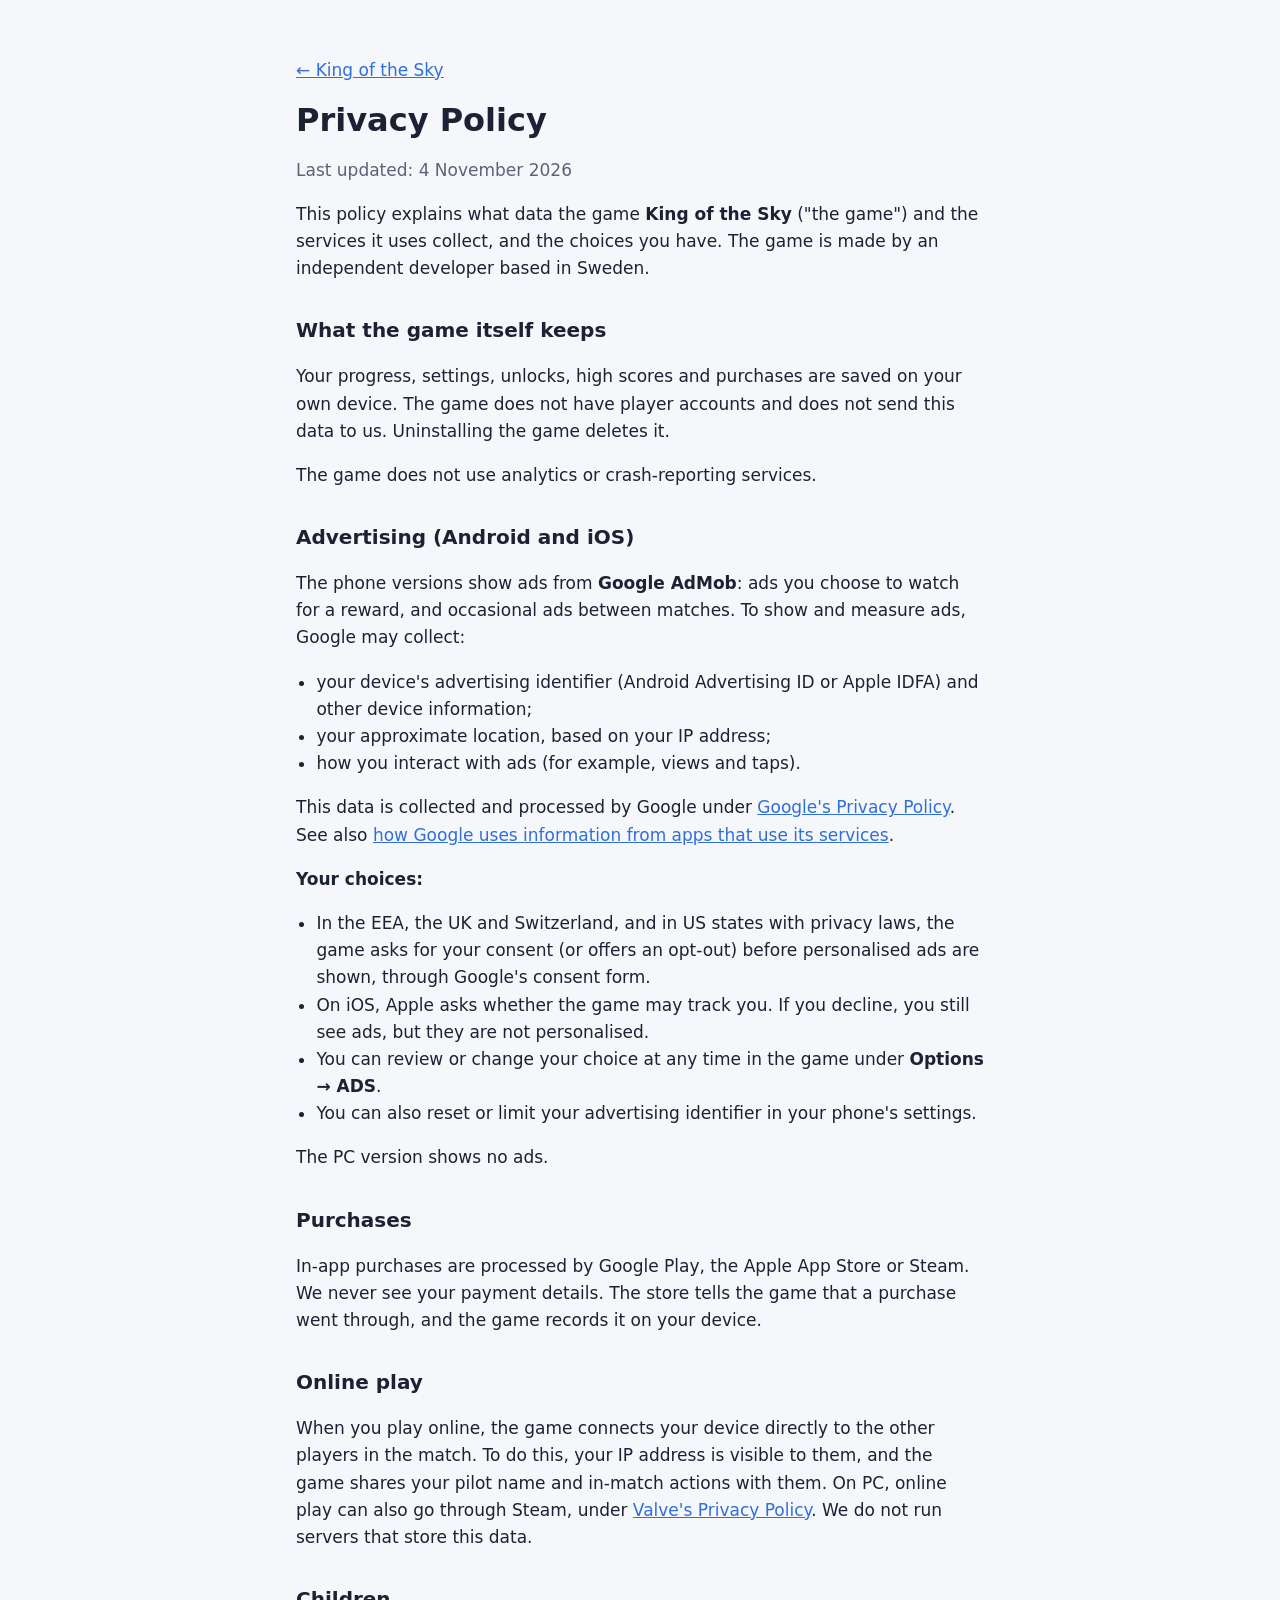
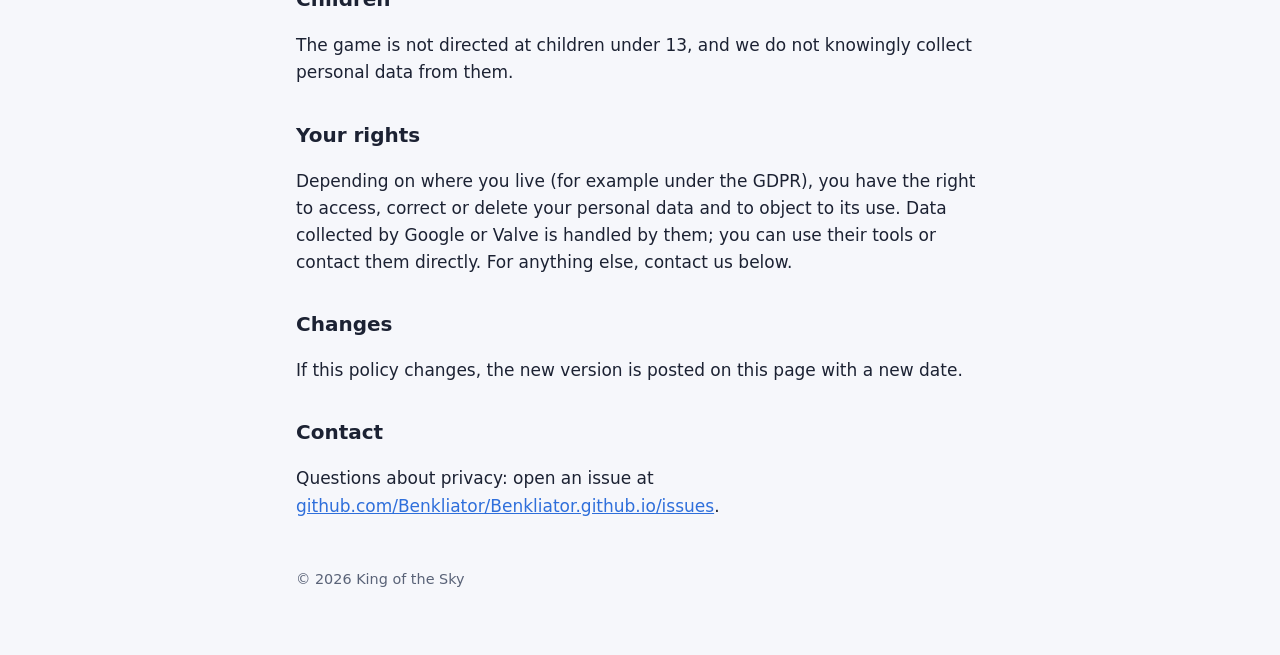
==== privacy.html @ 17318fa0 "King of the Sky's website: home page and privacy policy Co-Authored-By: Claude Opus 5.5 <noreply@ant" ====
<!doctype html>
<html lang="en">
<head>
	<meta charset="utf-8">
	<meta name="viewport" content="width=device-width, initial-scale=1">
	<title>Privacy Policy</title>
	<meta name="description" content="How King of the Sky handles your data.">
	<link rel="stylesheet" href="style.css">
</head>
<body>
<main>
	<p><a href="index.html">&larr; King of the Sky</a></p>
	<h1>Privacy Policy</h1>
	<p class="muted">Last updated: 4 November 2026</p>

	<p>This policy explains what data the game <strong>King of the Sky</strong>
	("the game") and the services it uses collect, and the choices you have.
	The game is made by an independent developer based in Sweden.</p>

	<h2>What the game itself keeps</h2>
	<p>Your progress, settings, unlocks, high scores and purchases are saved
	on your own device. The game does not have player accounts and does not
	send this data to us. Uninstalling the game deletes it.</p>
	<p>The game does not use analytics or crash-reporting services.</p>

	<h2>Advertising (Android and iOS)</h2>
	<p>The phone versions show ads from <strong>Google AdMob</strong>: ads you
	choose to watch for a reward, and occasional ads between matches. To show
	and measure ads, Google may collect:</p>
	<ul>
		<li>your device's advertising identifier (Android Advertising ID or
		Apple IDFA) and other device information;</li>
		<li>your approximate location, based on your IP address;</li>
		<li>how you interact with ads (for example, views and taps).</li>
	</ul>
	<p>This data is collected and processed by Google under
	<a href="https://policies.google.com/privacy">Google's Privacy Policy</a>.
	See also <a href="https://policies.google.com/technologies/partner-sites">how
	Google uses information from apps that use its services</a>.</p>
	<p><strong>Your choices:</strong></p>
	<ul>
		<li>In the EEA, the UK and Switzerland, and in US states with privacy
		laws, the game asks for your consent (or offers an opt-out) before
		personalised ads are shown, through Google's consent form.</li>
		<li>On iOS, Apple asks whether the game may track you. If you decline,
		you still see ads, but they are not personalised.</li>
		<li>You can review or change your choice at any time in the game under
		<strong>Options &rarr; ADS</strong>.</li>
		<li>You can also reset or limit your advertising identifier in your
		phone's settings.</li>
	</ul>
	<p>The PC version shows no ads.</p>

	<h2>Purchases</h2>
	<p>In-app purchases are processed by Google Play, the Apple App Store or
	Steam. We never see your payment details. The store tells the game that a
	purchase went through, and the game records it on your device.</p>

	<h2>Online play</h2>
	<p>When you play online, the game connects your device directly to the
	other players in the match. To do this, your IP address is visible to
	them, and the game shares your pilot name and in-match actions with them.
	On PC, online play can also go through Steam, under
	<a href="https://store.steampowered.com/privacy_agreement/">Valve's Privacy
	Policy</a>. We do not run servers that store this data.</p>

	<h2>Children</h2>
	<p>The game is not directed at children under 13, and we do not knowingly
	collect personal data from them.</p>

	<h2>Your rights</h2>
	<p>Depending on where you live (for example under the GDPR), you have the
	right to access, correct or delete your personal data and to object to
	its use. Data collected by Google or Valve is handled by them; you can
	use their tools or contact them directly. For anything else, contact us
	below.</p>

	<h2>Changes</h2>
	<p>If this policy changes, the new version is posted on this page with a
	new date.</p>

	<h2>Contact</h2>
	<p>Questions about privacy: open an issue at
	<a href="https://github.com/Benkliator/Benkliator.github.io/issues">github.com/Benkliator/Benkliator.github.io/issues</a>.</p>

	<footer>&copy; 2026 King of the Sky</footer>
</main>
</body>
</html>
---- style.css ----
:root {
	--bg: #f6f7fb;
	--text: #1c2233;
	--muted: #5a6378;
	--accent: #2f6fdb;
	--card: #ffffff;
	--line: #dde1ea;
}
@media (prefers-color-scheme: dark) {
	:root {
		--bg: #12151f;
		--text: #e6e9f2;
		--muted: #9aa3b8;
		--accent: #7aa7ff;
		--card: #1b2030;
		--line: #2b3245;
	}
}
* { box-sizing: border-box; }
body {
	margin: 0;
	background: var(--bg);
	color: var(--text);
	font: 17px/1.6 system-ui, -apple-system, "Segoe UI", Roboto, sans-serif;
}
main {
	max-width: 720px;
	margin: 0 auto;
	padding: 40px 16px 64px;
}
h1 { font-size: 2rem; line-height: 1.2; margin: 0 0 8px; }
h2 { font-size: 1.25rem; margin: 32px 0 8px; }
p, li { color: var(--text); }
.muted { color: var(--muted); }
a { color: var(--accent); }
.card {
	background: var(--card);
	border: 1px solid var(--line);
	border-radius: 12px;
	padding: 20px;
	margin: 24px 0;
}
ul { padding-left: 1.2em; }
footer { margin-top: 48px; color: var(--muted); font-size: 0.9rem; }
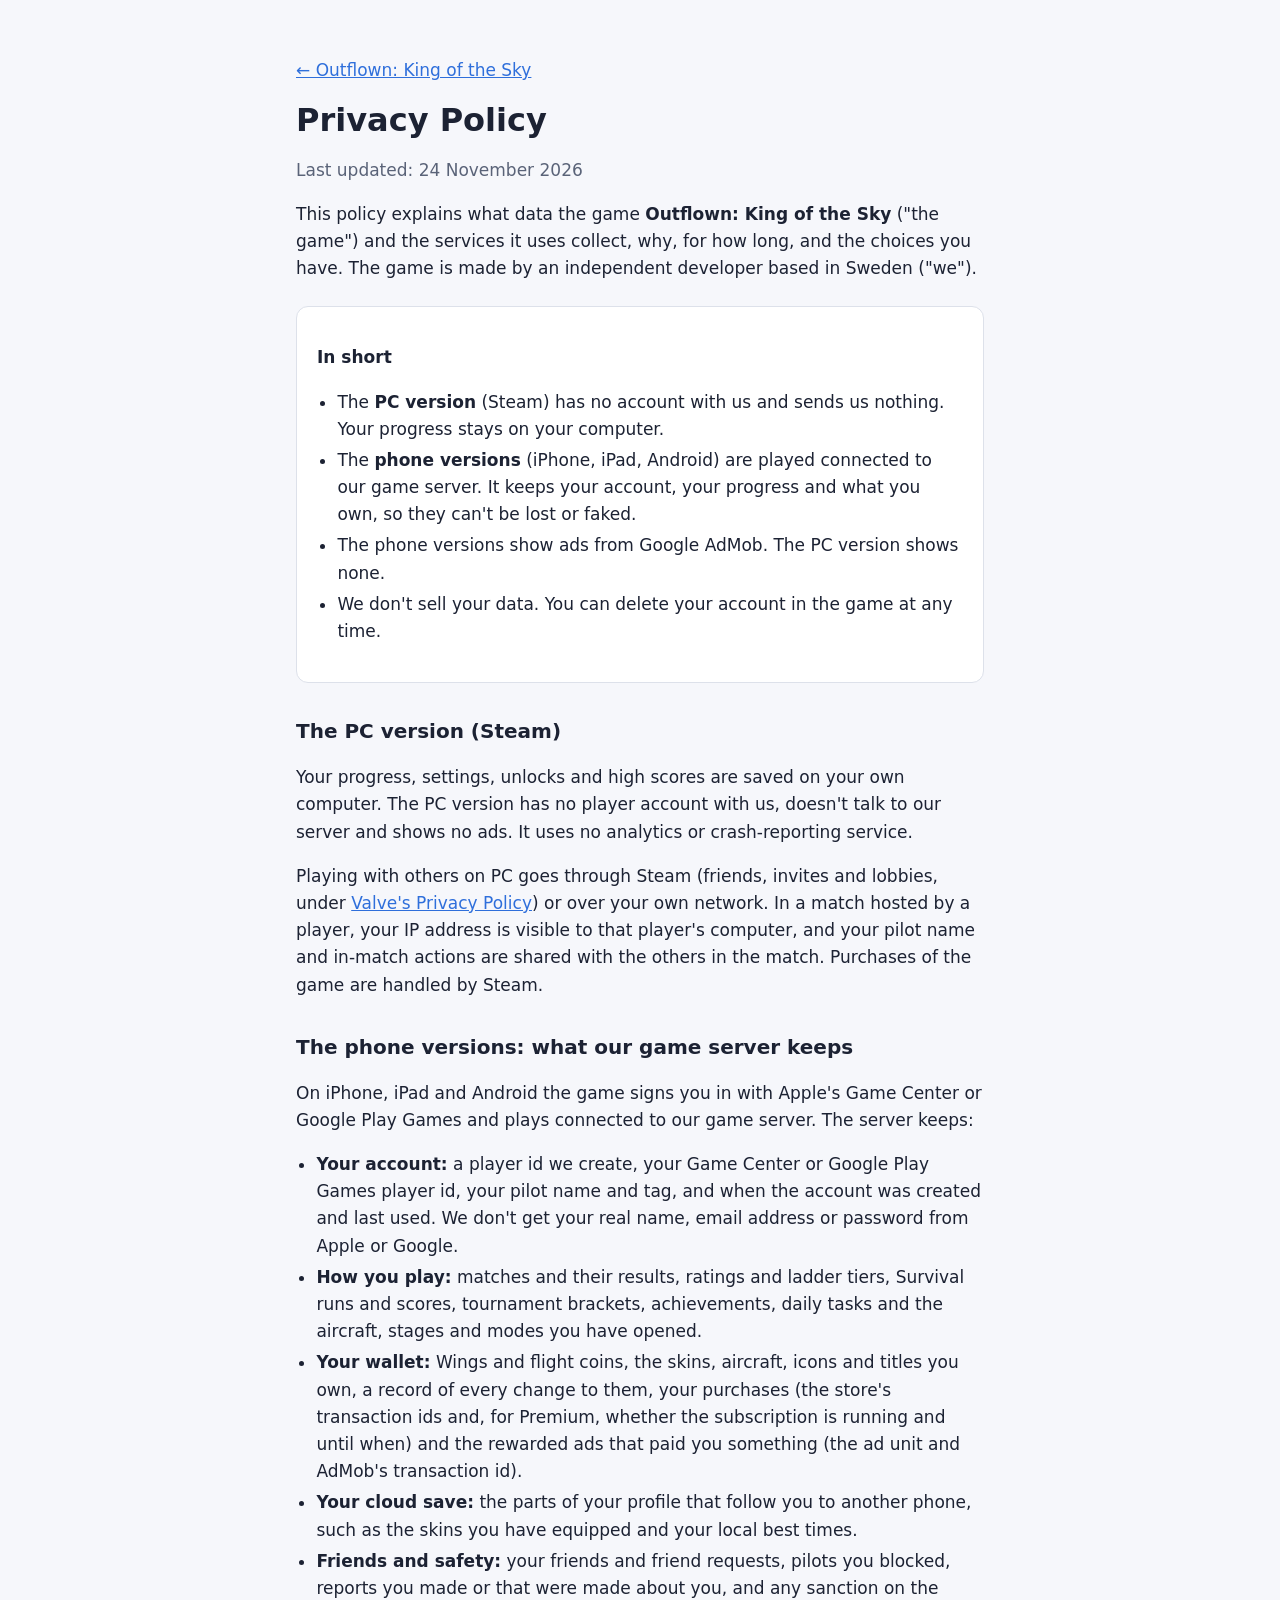
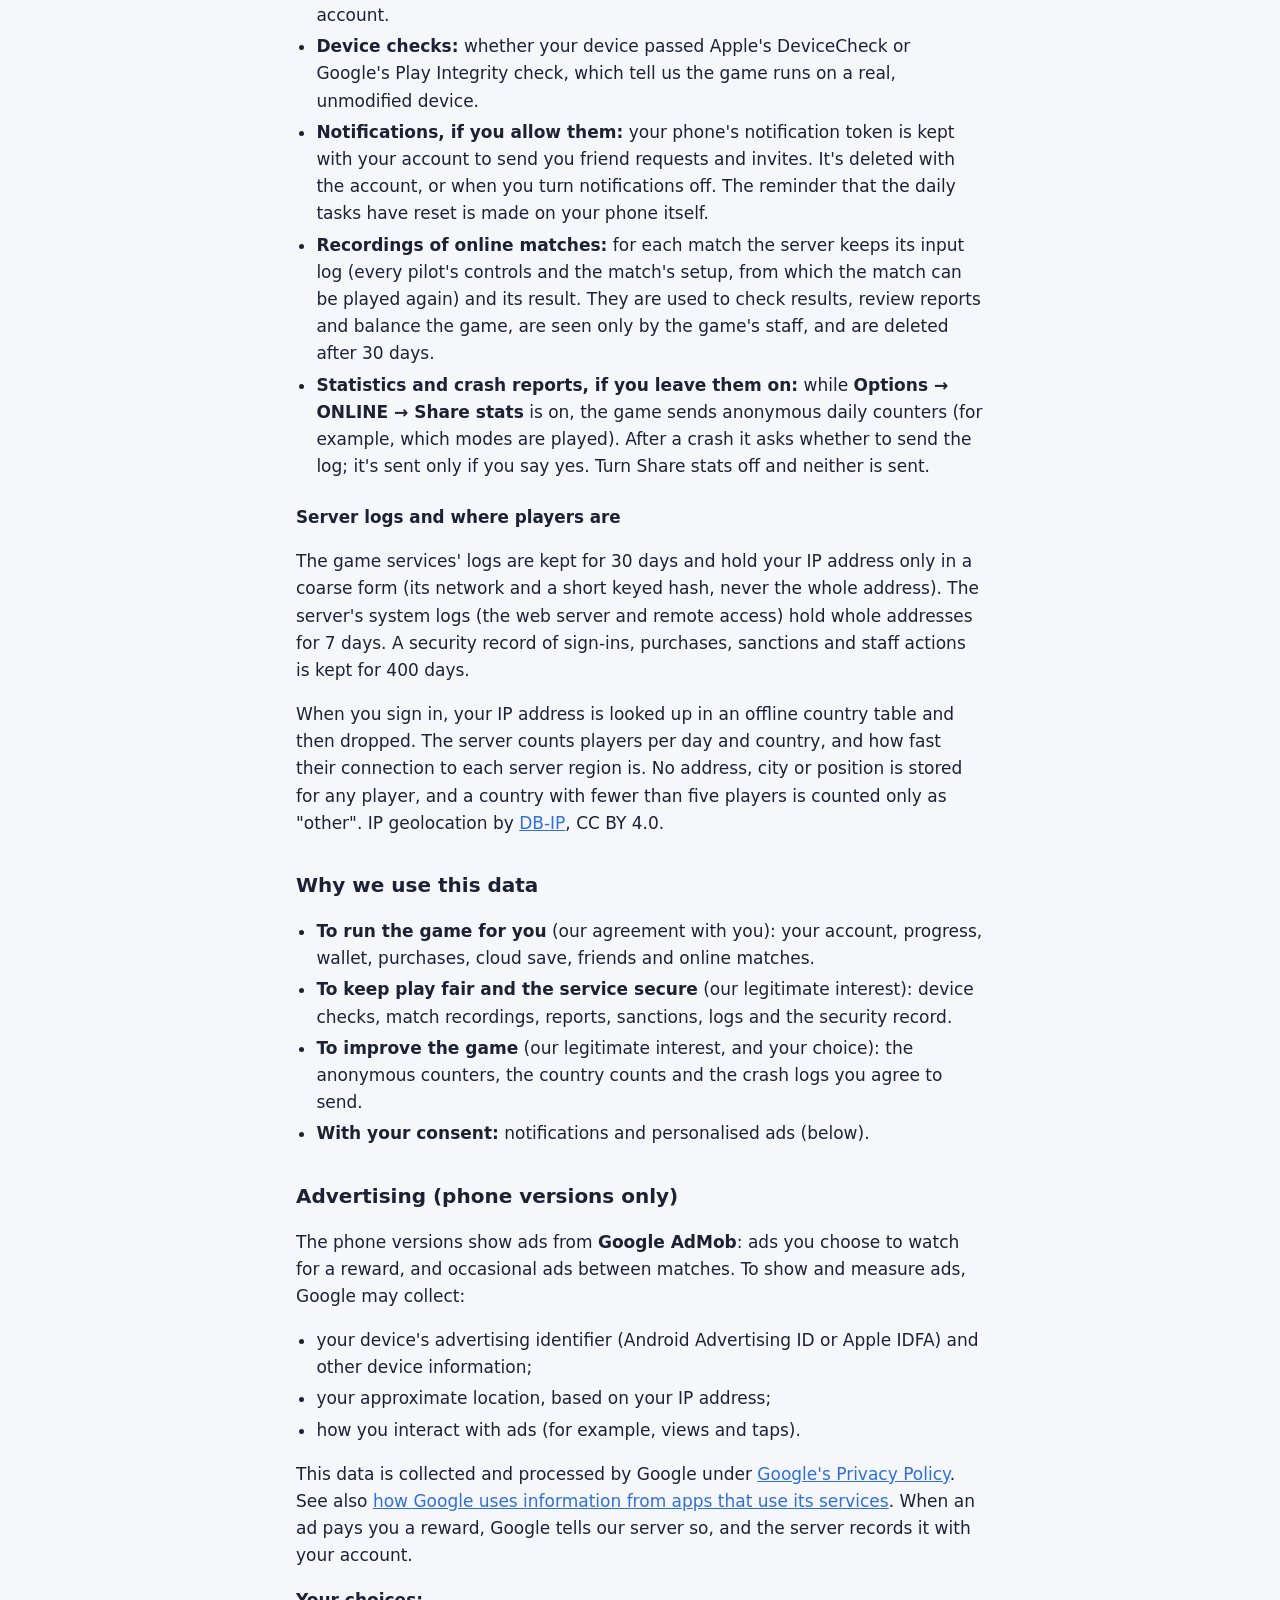
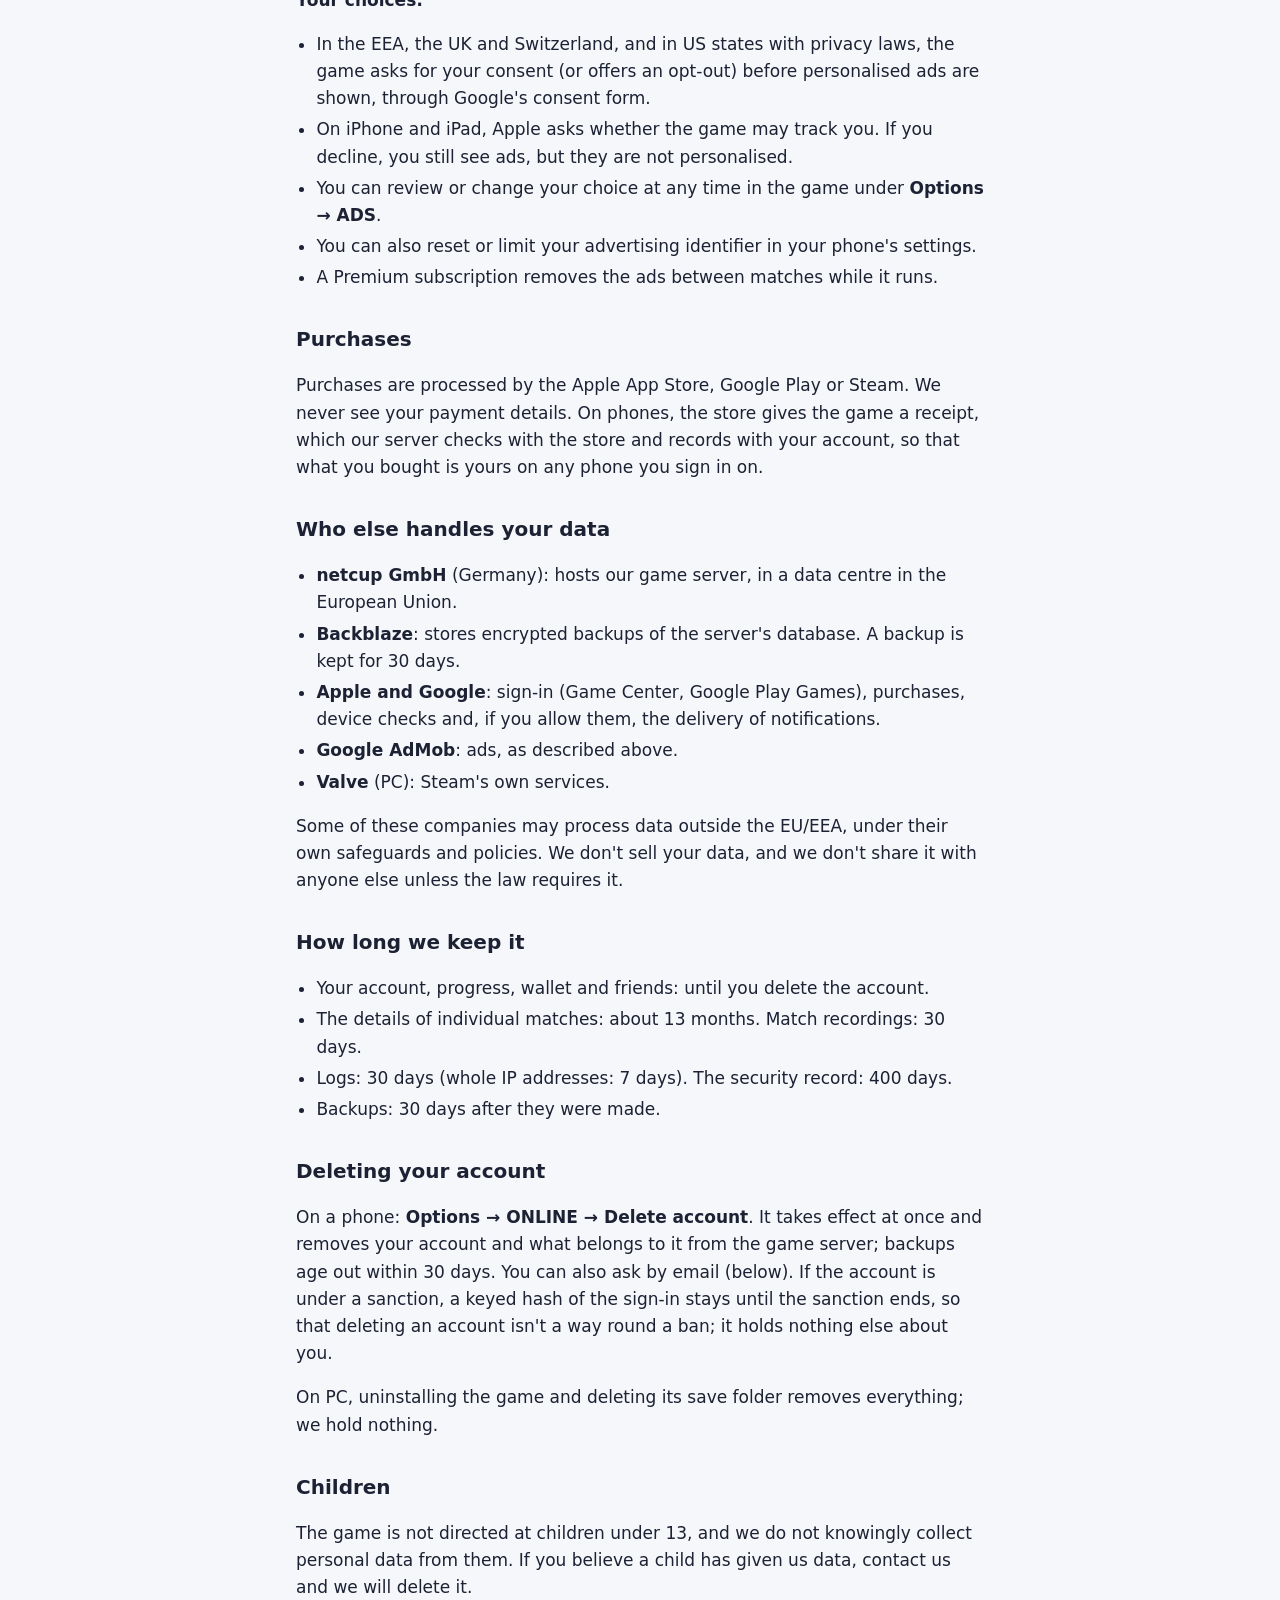
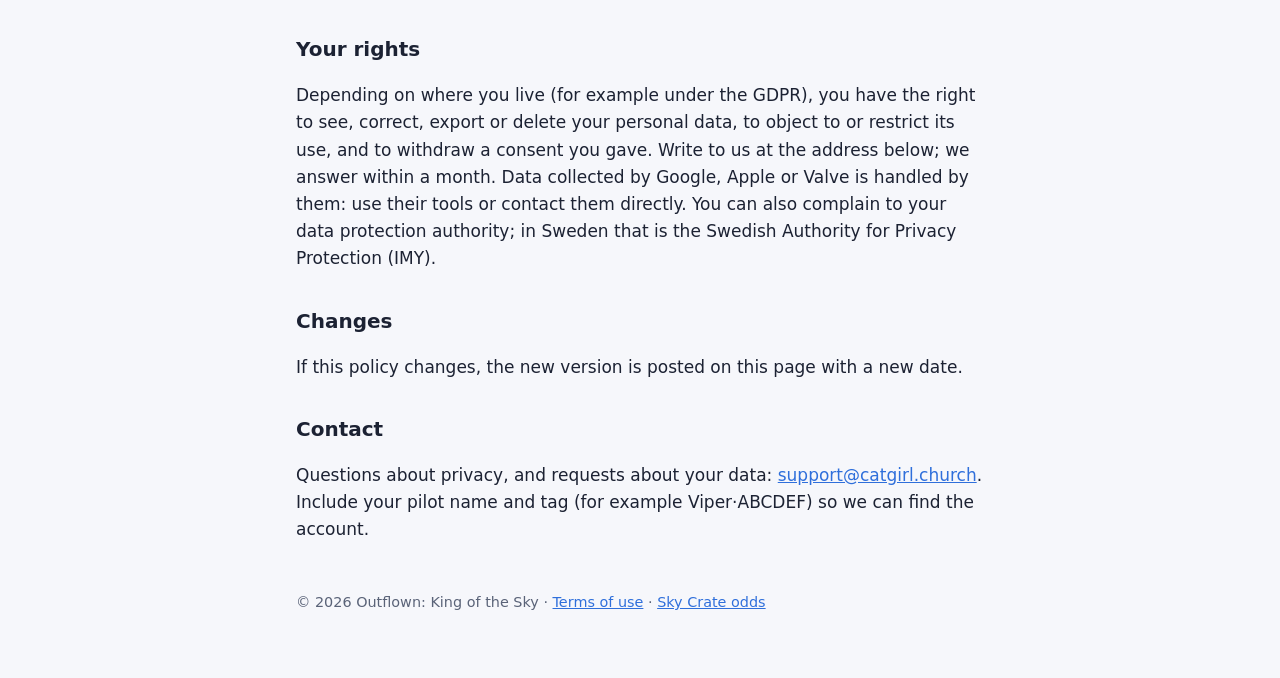
==== commit dc42bd9e: "Outflown: King of the Sky: the new name, the phone versions' privacy policy, terms and the Sky Crate" ====
--- a/privacy.html
+++ b/privacy.html
@@ -3,27 +3,123 @@
 <head>
 	<meta charset="utf-8">
 	<meta name="viewport" content="width=device-width, initial-scale=1">
-	<title>Privacy Policy</title>
-	<meta name="description" content="How King of the Sky handles your data.">
+	<title>Privacy Policy – Outflown: King of the Sky</title>
+	<meta name="description" content="How Outflown: King of the Sky handles your data.">
+	<link rel="icon" type="image/png" href="icon.png">
 	<link rel="stylesheet" href="style.css">
 </head>
 <body>
 <main>
-	<p><a href="index.html">&larr; King of the Sky</a></p>
+	<p><a href="index.html">&larr; Outflown: King of the Sky</a></p>
 	<h1>Privacy Policy</h1>
-	<p class="muted">Last updated: 4 November 2026</p>
-
-	<p>This policy explains what data the game <strong>King of the Sky</strong>
-	("the game") and the services it uses collect, and the choices you have.
-	The game is made by an independent developer based in Sweden.</p>
-
-	<h2>What the game itself keeps</h2>
-	<p>Your progress, settings, unlocks, high scores and purchases are saved
-	on your own device. The game does not have player accounts and does not
-	send this data to us. Uninstalling the game deletes it.</p>
-	<p>The game does not use analytics or crash-reporting services.</p>
-
-	<h2>Advertising (Android and iOS)</h2>
+	<p class="muted">Last updated: 24 November 2026</p>
+
+	<p>This policy explains what data the game <strong>Outflown: King of the
+	Sky</strong> ("the game") and the services it uses collect, why, for how
+	long, and the choices you have. The game is made by an independent
+	developer based in Sweden ("we").</p>
+
+	<div class="card">
+		<p><strong>In short</strong></p>
+		<ul>
+			<li>The <strong>PC version</strong> (Steam) has no account with us
+			and sends us nothing. Your progress stays on your computer.</li>
+			<li>The <strong>phone versions</strong> (iPhone, iPad, Android) are
+			played connected to our game server. It keeps your account, your
+			progress and what you own, so they can't be lost or faked.</li>
+			<li>The phone versions show ads from Google AdMob. The PC version
+			shows none.</li>
+			<li>We don't sell your data. You can delete your account in the
+			game at any time.</li>
+		</ul>
+	</div>
+
+	<h2>The PC version (Steam)</h2>
+	<p>Your progress, settings, unlocks and high scores are saved on your own
+	computer. The PC version has no player account with us, doesn't talk to
+	our server and shows no ads. It uses no analytics or crash-reporting
+	service.</p>
+	<p>Playing with others on PC goes through Steam (friends, invites and
+	lobbies, under
+	<a href="https://store.steampowered.com/privacy_agreement/">Valve's
+	Privacy Policy</a>) or over your own network. In a match hosted by a
+	player, your IP address is visible to that player's computer, and your
+	pilot name and in-match actions are shared with the others in the match.
+	Purchases of the game are handled by Steam.</p>
+
+	<h2>The phone versions: what our game server keeps</h2>
+	<p>On iPhone, iPad and Android the game signs you in with Apple's Game
+	Center or Google Play Games and plays connected to our game server. The
+	server keeps:</p>
+	<ul>
+		<li><strong>Your account:</strong> a player id we create, your Game
+		Center or Google Play Games player id, your pilot name and tag, and
+		when the account was created and last used. We don't get your real
+		name, email address or password from Apple or Google.</li>
+		<li><strong>How you play:</strong> matches and their results, ratings
+		and ladder tiers, Survival runs and scores, tournament brackets,
+		achievements, daily tasks and the aircraft, stages and modes you have
+		opened.</li>
+		<li><strong>Your wallet:</strong> Wings and flight coins, the skins,
+		aircraft, icons and titles you own, a record of every change to them,
+		your purchases (the store's transaction ids and, for Premium, whether
+		the subscription is running and until when) and the rewarded ads that
+		paid you something (the ad unit and AdMob's transaction id).</li>
+		<li><strong>Your cloud save:</strong> the parts of your profile that
+		follow you to another phone, such as the skins you have equipped and
+		your local best times.</li>
+		<li><strong>Friends and safety:</strong> your friends and friend
+		requests, pilots you blocked, reports you made or that were made
+		about you, and any sanction on the account.</li>
+		<li><strong>Device checks:</strong> whether your device passed Apple's
+		DeviceCheck or Google's Play Integrity check, which tell us the game
+		runs on a real, unmodified device.</li>
+		<li><strong>Notifications, if you allow them:</strong> your phone's
+		notification token is kept with your account to send you friend
+		requests and invites. It's deleted with the account, or when you turn
+		notifications off. The reminder that the daily tasks have reset is
+		made on your phone itself.</li>
+		<li><strong>Recordings of online matches:</strong> for each match the
+		server keeps its input log (every pilot's controls and the match's
+		setup, from which the match can be played again) and its result. They
+		are used to check results, review reports and balance the game, are
+		seen only by the game's staff, and are deleted after 30 days.</li>
+		<li><strong>Statistics and crash reports, if you leave them on:</strong>
+		while <strong>Options &rarr; ONLINE &rarr; Share stats</strong> is on,
+		the game sends anonymous daily counters (for example, which modes are
+		played). After a crash it asks whether to send the log; it's sent
+		only if you say yes. Turn Share stats off and neither is sent.</li>
+	</ul>
+
+	<h3>Server logs and where players are</h3>
+	<p>The game services' logs are kept for 30 days and hold your IP address
+	only in a coarse form (its network and a short keyed hash, never the whole
+	address). The server's system logs (the web server and remote access)
+	hold whole addresses for 7 days. A security record of sign-ins, purchases,
+	sanctions and staff actions is kept for 400 days.</p>
+	<p>When you sign in, your IP address is looked up in an offline country
+	table and then dropped. The server counts players per day and country,
+	and how fast their connection to each server region is. No address, city
+	or position is stored for any player, and a country with fewer than five
+	players is counted only as "other". IP geolocation by
+	<a href="https://db-ip.com">DB-IP</a>, CC BY 4.0.</p>
+
+	<h2>Why we use this data</h2>
+	<ul>
+		<li><strong>To run the game for you</strong> (our agreement with you):
+		your account, progress, wallet, purchases, cloud save, friends and
+		online matches.</li>
+		<li><strong>To keep play fair and the service secure</strong> (our
+		legitimate interest): device checks, match recordings, reports,
+		sanctions, logs and the security record.</li>
+		<li><strong>To improve the game</strong> (our legitimate interest, and
+		your choice): the anonymous counters, the country counts and the crash
+		logs you agree to send.</li>
+		<li><strong>With your consent:</strong> notifications and personalised
+		ads (below).</li>
+	</ul>
+
+	<h2>Advertising (phone versions only)</h2>
 	<p>The phone versions show ads from <strong>Google AdMob</strong>: ads you
 	choose to watch for a reward, and occasional ads between matches. To show
 	and measure ads, Google may collect:</p>
@@ -36,54 +132,92 @@
 	<p>This data is collected and processed by Google under
 	<a href="https://policies.google.com/privacy">Google's Privacy Policy</a>.
 	See also <a href="https://policies.google.com/technologies/partner-sites">how
-	Google uses information from apps that use its services</a>.</p>
+	Google uses information from apps that use its services</a>. When an ad
+	pays you a reward, Google tells our server so, and the server records it
+	with your account.</p>
 	<p><strong>Your choices:</strong></p>
 	<ul>
 		<li>In the EEA, the UK and Switzerland, and in US states with privacy
 		laws, the game asks for your consent (or offers an opt-out) before
 		personalised ads are shown, through Google's consent form.</li>
-		<li>On iOS, Apple asks whether the game may track you. If you decline,
-		you still see ads, but they are not personalised.</li>
+		<li>On iPhone and iPad, Apple asks whether the game may track you. If
+		you decline, you still see ads, but they are not personalised.</li>
 		<li>You can review or change your choice at any time in the game under
 		<strong>Options &rarr; ADS</strong>.</li>
 		<li>You can also reset or limit your advertising identifier in your
 		phone's settings.</li>
-	</ul>
-	<p>The PC version shows no ads.</p>
+		<li>A Premium subscription removes the ads between matches while it
+		runs.</li>
+	</ul>
 
 	<h2>Purchases</h2>
-	<p>In-app purchases are processed by Google Play, the Apple App Store or
-	Steam. We never see your payment details. The store tells the game that a
-	purchase went through, and the game records it on your device.</p>
-
-	<h2>Online play</h2>
-	<p>When you play online, the game connects your device directly to the
-	other players in the match. To do this, your IP address is visible to
-	them, and the game shares your pilot name and in-match actions with them.
-	On PC, online play can also go through Steam, under
-	<a href="https://store.steampowered.com/privacy_agreement/">Valve's Privacy
-	Policy</a>. We do not run servers that store this data.</p>
+	<p>Purchases are processed by the Apple App Store, Google Play or Steam.
+	We never see your payment details. On phones, the store gives the game a
+	receipt, which our server checks with the store and records with your
+	account, so that what you bought is yours on any phone you sign in on.</p>
+
+	<h2>Who else handles your data</h2>
+	<ul>
+		<li><strong>netcup GmbH</strong> (Germany): hosts our game server, in a
+		data centre in the European Union.</li>
+		<li><strong>Backblaze</strong>: stores encrypted backups of the
+		server's database. A backup is kept for 30 days.</li>
+		<li><strong>Apple and Google</strong>: sign-in (Game Center, Google
+		Play Games), purchases, device checks and, if you allow them, the
+		delivery of notifications.</li>
+		<li><strong>Google AdMob</strong>: ads, as described above.</li>
+		<li><strong>Valve</strong> (PC): Steam's own services.</li>
+	</ul>
+	<p>Some of these companies may process data outside the EU/EEA, under
+	their own safeguards and policies. We don't sell your data, and we don't
+	share it with anyone else unless the law requires it.</p>
+
+	<h2>How long we keep it</h2>
+	<ul>
+		<li>Your account, progress, wallet and friends: until you delete the
+		account.</li>
+		<li>The details of individual matches: about 13 months. Match
+		recordings: 30 days.</li>
+		<li>Logs: 30 days (whole IP addresses: 7 days). The security record:
+		400 days.</li>
+		<li>Backups: 30 days after they were made.</li>
+	</ul>
+
+	<h2>Deleting your account</h2>
+	<p>On a phone: <strong>Options &rarr; ONLINE &rarr; Delete account</strong>.
+	It takes effect at once and removes your account and what belongs to it
+	from the game server; backups age out within 30 days. You can also ask by
+	email (below). If the account is under a sanction, a keyed hash of the
+	sign-in stays until the sanction ends, so that deleting an account isn't
+	a way round a ban; it holds nothing else about you.</p>
+	<p>On PC, uninstalling the game and deleting its save folder removes
+	everything; we hold nothing.</p>
 
 	<h2>Children</h2>
 	<p>The game is not directed at children under 13, and we do not knowingly
-	collect personal data from them.</p>
+	collect personal data from them. If you believe a child has given us
+	data, contact us and we will delete it.</p>
 
 	<h2>Your rights</h2>
 	<p>Depending on where you live (for example under the GDPR), you have the
-	right to access, correct or delete your personal data and to object to
-	its use. Data collected by Google or Valve is handled by them; you can
-	use their tools or contact them directly. For anything else, contact us
-	below.</p>
+	right to see, correct, export or delete your personal data, to object to
+	or restrict its use, and to withdraw a consent you gave. Write to us at
+	the address below; we answer within a month. Data collected by Google,
+	Apple or Valve is handled by them: use their tools or contact them
+	directly. You can also complain to your data protection authority; in
+	Sweden that is the Swedish Authority for Privacy Protection (IMY).</p>
 
 	<h2>Changes</h2>
 	<p>If this policy changes, the new version is posted on this page with a
 	new date.</p>
 
 	<h2>Contact</h2>
-	<p>Questions about privacy: open an issue at
-	<a href="https://github.com/Benkliator/Benkliator.github.io/issues">github.com/Benkliator/Benkliator.github.io/issues</a>.</p>
-
-	<footer>&copy; 2026 King of the Sky</footer>
+	<p>Questions about privacy, and requests about your data:
+	<a href="mailto:support@catgirl.church">support@catgirl.church</a>.
+	Include your pilot name and tag (for example Viper&middot;ABCDEF) so we
+	can find the account.</p>
+
+	<footer>&copy; 2026 Outflown: King of the Sky &middot; <a href="terms.html">Terms of use</a> &middot; <a href="odds.html">Sky Crate odds</a></footer>
 </main>
 </body>
 </html>
--- a/style.css
+++ b/style.css
@@ -30,6 +30,7 @@
 }
 h1 { font-size: 2rem; line-height: 1.2; margin: 0 0 8px; }
 h2 { font-size: 1.25rem; margin: 32px 0 8px; }
+h3 { font-size: 1.05rem; margin: 24px 0 4px; }
 p, li { color: var(--text); }
 .muted { color: var(--muted); }
 a { color: var(--accent); }
@@ -41,4 +42,47 @@
 	margin: 24px 0;
 }
 ul { padding-left: 1.2em; }
+li { margin: 4px 0; }
 footer { margin-top: 48px; color: var(--muted); font-size: 0.9rem; }
+
+/* The home page's banner: pixel art, shown in whole pixels. */
+.hero {
+	display: block;
+	width: 100%;
+	height: auto;
+	border-radius: 12px;
+	border: 1px solid var(--line);
+	image-rendering: pixelated;
+	margin: 0 0 24px;
+}
+.soon {
+	font-weight: 600;
+	margin: 16px 0 0;
+}
+.video {
+	position: relative;
+	padding-top: 56.25%;
+	margin: 24px 0;
+	border-radius: 12px;
+	overflow: hidden;
+	border: 1px solid var(--line);
+}
+.video iframe {
+	position: absolute;
+	inset: 0;
+	width: 100%;
+	height: 100%;
+	border: 0;
+}
+table {
+	border-collapse: collapse;
+	width: 100%;
+	margin: 12px 0;
+}
+th, td {
+	text-align: left;
+	padding: 8px 10px;
+	border-bottom: 1px solid var(--line);
+}
+th { color: var(--muted); font-weight: 600; }
+td.num, th.num { text-align: right; }
